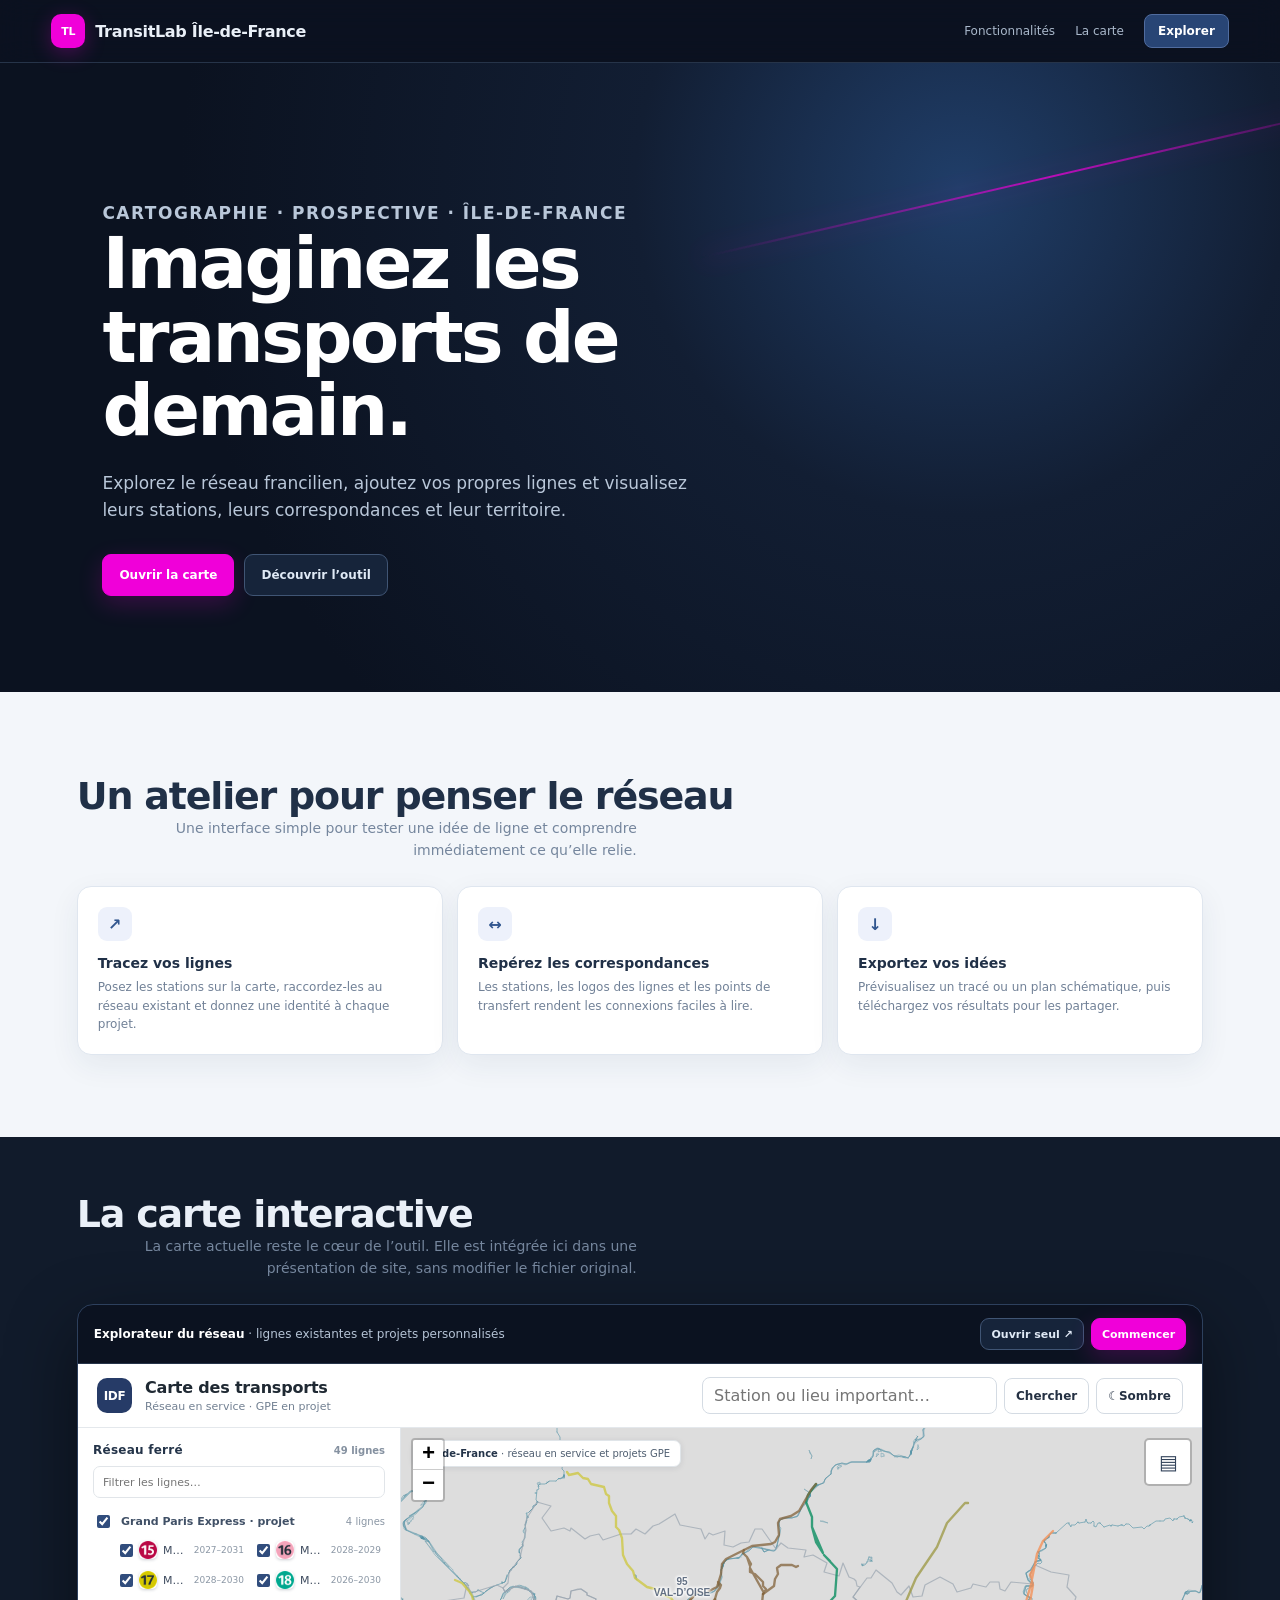
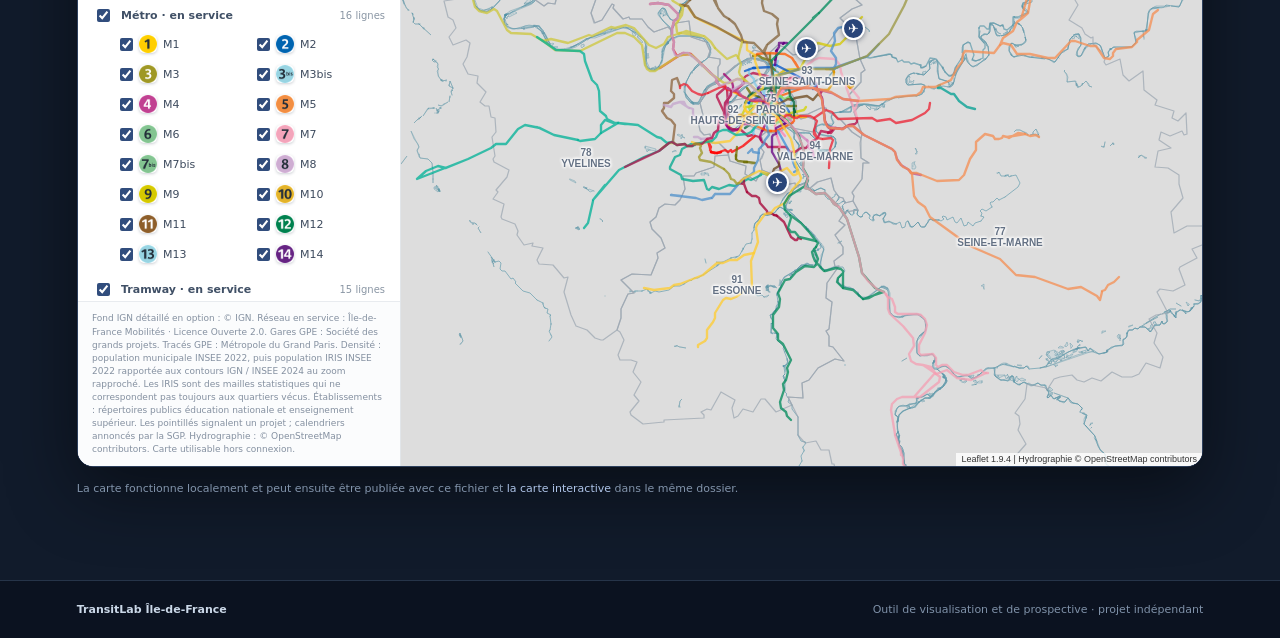
==== index.html @ 7cd30884 "Scale hydrography detail with map zoom" ====
<!doctype html>
<html lang="fr">
<head>
<meta charset="utf-8">
<meta name="viewport" content="width=device-width,initial-scale=1">
<meta name="description" content="Explorez le réseau de transports francilien et imaginez vos propres lignes.">
<meta name="theme-color" content="#0b1220">
<meta property="og:type" content="website">
<meta property="og:site_name" content="TransitLab Île-de-France">
<meta property="og:title" content="TransitLab Île-de-France · Imaginez le réseau">
<meta property="og:description" content="Explorez le réseau de transports francilien et imaginez vos propres lignes.">
<meta property="og:image" content="https://nlz-adm.github.io/transitlab-idf/assets/transitlab-logo.png">
<meta property="og:locale" content="fr_FR">
<meta name="twitter:card" content="summary_large_image">
<meta name="twitter:title" content="TransitLab Île-de-France · Imaginez le réseau">
<meta name="twitter:description" content="Explorez le réseau de transports francilien et imaginez vos propres lignes.">
<meta name="twitter:image" content="https://nlz-adm.github.io/transitlab-idf/assets/transitlab-logo.png">
<link rel="manifest" href="manifest.json">
<link rel="icon" type="image/png" sizes="32x32" href="assets/transitlab-favicon-32.png">
<link rel="icon" type="image/png" sizes="48x48" href="assets/transitlab-favicon-48.png">
<link rel="apple-touch-icon" sizes="180x180" href="assets/transitlab-favicon-180.png">
<title>TransitLab Île-de-France · Imaginez le réseau</title>
<style>
:root{font-family:Inter,ui-sans-serif,system-ui,-apple-system,"Segoe UI",sans-serif;color:#eaf0f8;background:#0b1220;font-synthesis:none;text-rendering:optimizeLegibility}
*{box-sizing:border-box}
html{scroll-behavior:smooth}
body{margin:0;background:#0b1220;color:#eaf0f8}
a{color:inherit}
.site{min-height:100vh;overflow:hidden}
.nav{position:sticky;top:0;z-index:10;display:flex;align-items:center;gap:18px;padding:14px clamp(18px,4vw,56px);background:#0b1220e8;border-bottom:1px solid #263449;backdrop-filter:blur(14px)}
.brand{display:flex;align-items:center;gap:10px;text-decoration:none;font-weight:800;letter-spacing:-.3px}
.brand-mark{display:grid;place-items:center;width:34px;height:34px;border-radius:10px;background:#f000d9;color:#fff;font-size:11px;box-shadow:0 5px 20px #f000d944}
.nav-links{display:flex;align-items:center;gap:20px;margin-left:auto;color:#aab8cb;font-size:12px}
.nav-links a{text-decoration:none}.nav-links a:hover{color:#fff}
.nav-cta{padding:9px 13px;border:1px solid #506c9f;border-radius:8px;background:#284575;color:#fff;font-weight:700}
.hero{position:relative;padding:clamp(58px,10vw,115px) clamp(18px,8vw,120px) clamp(50px,8vw,96px);background:radial-gradient(circle at 75% 20%,#203e69 0,#121e33 30%,#0b1220 72%)}
.hero:after{content:"";position:absolute;right:-10%;top:18%;width:56%;height:2px;background:linear-gradient(90deg,transparent,#f000d9,transparent);transform:rotate(-13deg);opacity:.75;box-shadow:0 0 26px #f000d988}
.hero-inner{position:relative;z-index:1;max-width:720px}
.eyebrow{margin:0 0 15px;color:#8da8d1;font-size:11px;font-weight:800;letter-spacing:1.5px;text-transform:uppercase}
h1{max-width:740px;margin:0;color:#fff;font-size:clamp(38px,6vw,72px);line-height:1.02;letter-spacing:-2.8px}
.hero p{max-width:590px;margin:22px 0 0;color:#b9c7d9;font-size:17px;line-height:1.6}
.hero-actions{display:flex;flex-wrap:wrap;gap:10px;margin-top:30px}
.button{display:inline-flex;align-items:center;justify-content:center;min-height:42px;padding:10px 16px;border-radius:9px;border:1px solid #405574;background:#16243a;color:#dfe9f5;text-decoration:none;font-size:12px;font-weight:750;cursor:pointer}
.button:hover{background:#203552;border-color:#5d7eaf}.button.primary{border-color:#f000d9;background:#f000d9;color:#fff;box-shadow:0 8px 24px #f000d933}.button.primary:hover{background:#ff28e6}
.section{padding:clamp(48px,7vw,82px) clamp(18px,6vw,90px)}
.section-light{background:#f3f6fa;color:#203047}
.section-head{display:flex;align-items:end;justify-content:space-between;gap:20px;max-width:1180px;margin:0 auto 25px}
.section h2{margin:0;font-size:clamp(25px,3vw,38px);letter-spacing:-1.2px}.section-intro{max-width:560px;margin:10px auto 0;line-height:1.55;color:#75869d;font-size:14px}
.section-dark .section-intro{color:#a8b8cb}.section-head .section-intro{margin:0;text-align:right}
.features{display:grid;grid-template-columns:repeat(3,minmax(0,1fr));gap:14px;max-width:1180px;margin:0 auto}
.card{padding:20px;border:1px solid #dfe6ef;border-radius:14px;background:#fff;box-shadow:0 10px 30px #1c365712}.card-icon{display:grid;place-items:center;width:34px;height:34px;margin-bottom:14px;border-radius:9px;background:#edf1fb;color:#31568f;font-weight:850}.card h3{margin:0 0 7px;font-size:14px}.card p{margin:0;color:#718197;font-size:12px;line-height:1.55}
.map-section{padding-top:55px;background:#111b2b}.map-shell{max-width:1240px;margin:0 auto;border:1px solid #2d405d;border-radius:16px;background:#0b1220;box-shadow:0 24px 70px #0007;overflow:hidden}.map-toolbar{display:flex;align-items:center;justify-content:space-between;gap:12px;padding:13px 16px;border-bottom:1px solid #263449;color:#b5c3d5;font-size:12px}.map-toolbar strong{color:#fff}.map-toolbar-actions{display:flex;gap:7px}.map-toolbar .button{min-height:32px;padding:6px 10px;font-size:11px}.map-frame{display:block;width:100%;height:min(78vh,820px);min-height:560px;border:0;background:#f4f6f8}
.site-note{max-width:1240px;margin:14px auto 0;color:#8294ab;font-size:11px;line-height:1.5}
.site-note a{color:#aec4e8;text-decoration:none}.site-note a:hover{text-decoration:underline}
.footer{display:flex;justify-content:space-between;gap:20px;padding:22px clamp(18px,6vw,90px);border-top:1px solid #263449;background:#0b1220;color:#7f91a8;font-size:11px}.footer strong{color:#cbd8e8}
@media(max-width:760px){.nav{gap:10px;padding:11px 14px}.brand{font-size:13px}.nav-links{gap:9px;font-size:10px}.nav-links a:not(.nav-cta){display:none}.hero p{font-size:15px}.features{grid-template-columns:1fr}.section-head{display:block}.section-head .section-intro{text-align:left;margin-top:10px}.map-toolbar{align-items:flex-start;flex-direction:column}.map-toolbar-actions{width:100%}.map-toolbar .button{flex:1}.map-frame{height:74vh;min-height:500px}.footer{display:block}.footer span{display:block;margin-top:7px}}
</style>
</head>
<body>
<div class="site">
  <header class="nav">
    <a class="brand" href="#accueil" aria-label="TransitLab Île-de-France">
      <span class="brand-mark">TL</span><span>TransitLab Île-de-France</span>
    </a>
    <nav class="nav-links" aria-label="Navigation principale">
      <a href="#fonctionnalites">Fonctionnalités</a>
      <a href="#carte">La carte</a>
      <a class="nav-cta" href="#carte">Explorer</a>
    </nav>
  </header>

  <main>
    <section class="hero" id="accueil">
      <div class="hero-inner">
        <p class="eyebrow">Cartographie · prospective · Île-de-France</p>
        <h1>Imaginez les transports de demain.</h1>
        <p>Explorez le réseau francilien, ajoutez vos propres lignes et visualisez leurs stations, leurs correspondances et leur territoire.</p>
        <div class="hero-actions"><a class="button primary" href="#carte">Ouvrir la carte</a><a class="button" href="#fonctionnalites">Découvrir l’outil</a></div>
      </div>
    </section>

    <section class="section section-light" id="fonctionnalites">
      <div class="section-head"><div><h2>Un atelier pour penser le réseau</h2><p class="section-intro">Une interface simple pour tester une idée de ligne et comprendre immédiatement ce qu’elle relie.</p></div></div>
      <div class="features">
        <article class="card"><div class="card-icon">↗</div><h3>Tracez vos lignes</h3><p>Posez les stations sur la carte, raccordez-les au réseau existant et donnez une identité à chaque projet.</p></article>
        <article class="card"><div class="card-icon">↔</div><h3>Repérez les correspondances</h3><p>Les stations, les logos des lignes et les points de transfert rendent les connexions faciles à lire.</p></article>
        <article class="card"><div class="card-icon">↓</div><h3>Exportez vos idées</h3><p>Prévisualisez un tracé ou un plan schématique, puis téléchargez vos résultats pour les partager.</p></article>
      </div>
    </section>

    <section class="section map-section" id="carte">
      <div class="section-head"><div><h2>La carte interactive</h2><p class="section-intro">La carte actuelle reste le cœur de l’outil. Elle est intégrée ici dans une présentation de site, sans modifier le fichier original.</p></div></div>
      <div class="map-shell">
        <div class="map-toolbar"><span><strong>Explorateur du réseau</strong> · lignes existantes et projets personnalisés</span><div class="map-toolbar-actions"><a class="button" href="carte-interactive-ile-de-france.html?v=idf-iris-hydrography-labels-v3-20261026" target="_blank" rel="noopener">Ouvrir seul ↗</a><a class="button primary" href="carte-interactive-ile-de-france.html?v=idf-iris-hydrography-labels-v3-20261026#map">Commencer</a></div></div>
        <iframe class="map-frame" src="carte-interactive-ile-de-france.html?v=idf-iris-hydrography-labels-v3-20261026" title="Carte interactive des transports en Île-de-France" loading="lazy" decoding="async"></iframe>
      </div>
      <p class="site-note">La carte fonctionne localement et peut ensuite être publiée avec ce fichier et <a href="carte-interactive-ile-de-france.html?v=idf-iris-hydrography-labels-v3-20261026">la carte interactive</a> dans le même dossier.</p>
    </section>
  </main>

  <footer class="footer"><strong>TransitLab Île-de-France</strong><span>Outil de visualisation et de prospective · projet indépendant</span></footer>
</div>
</body>
</html>
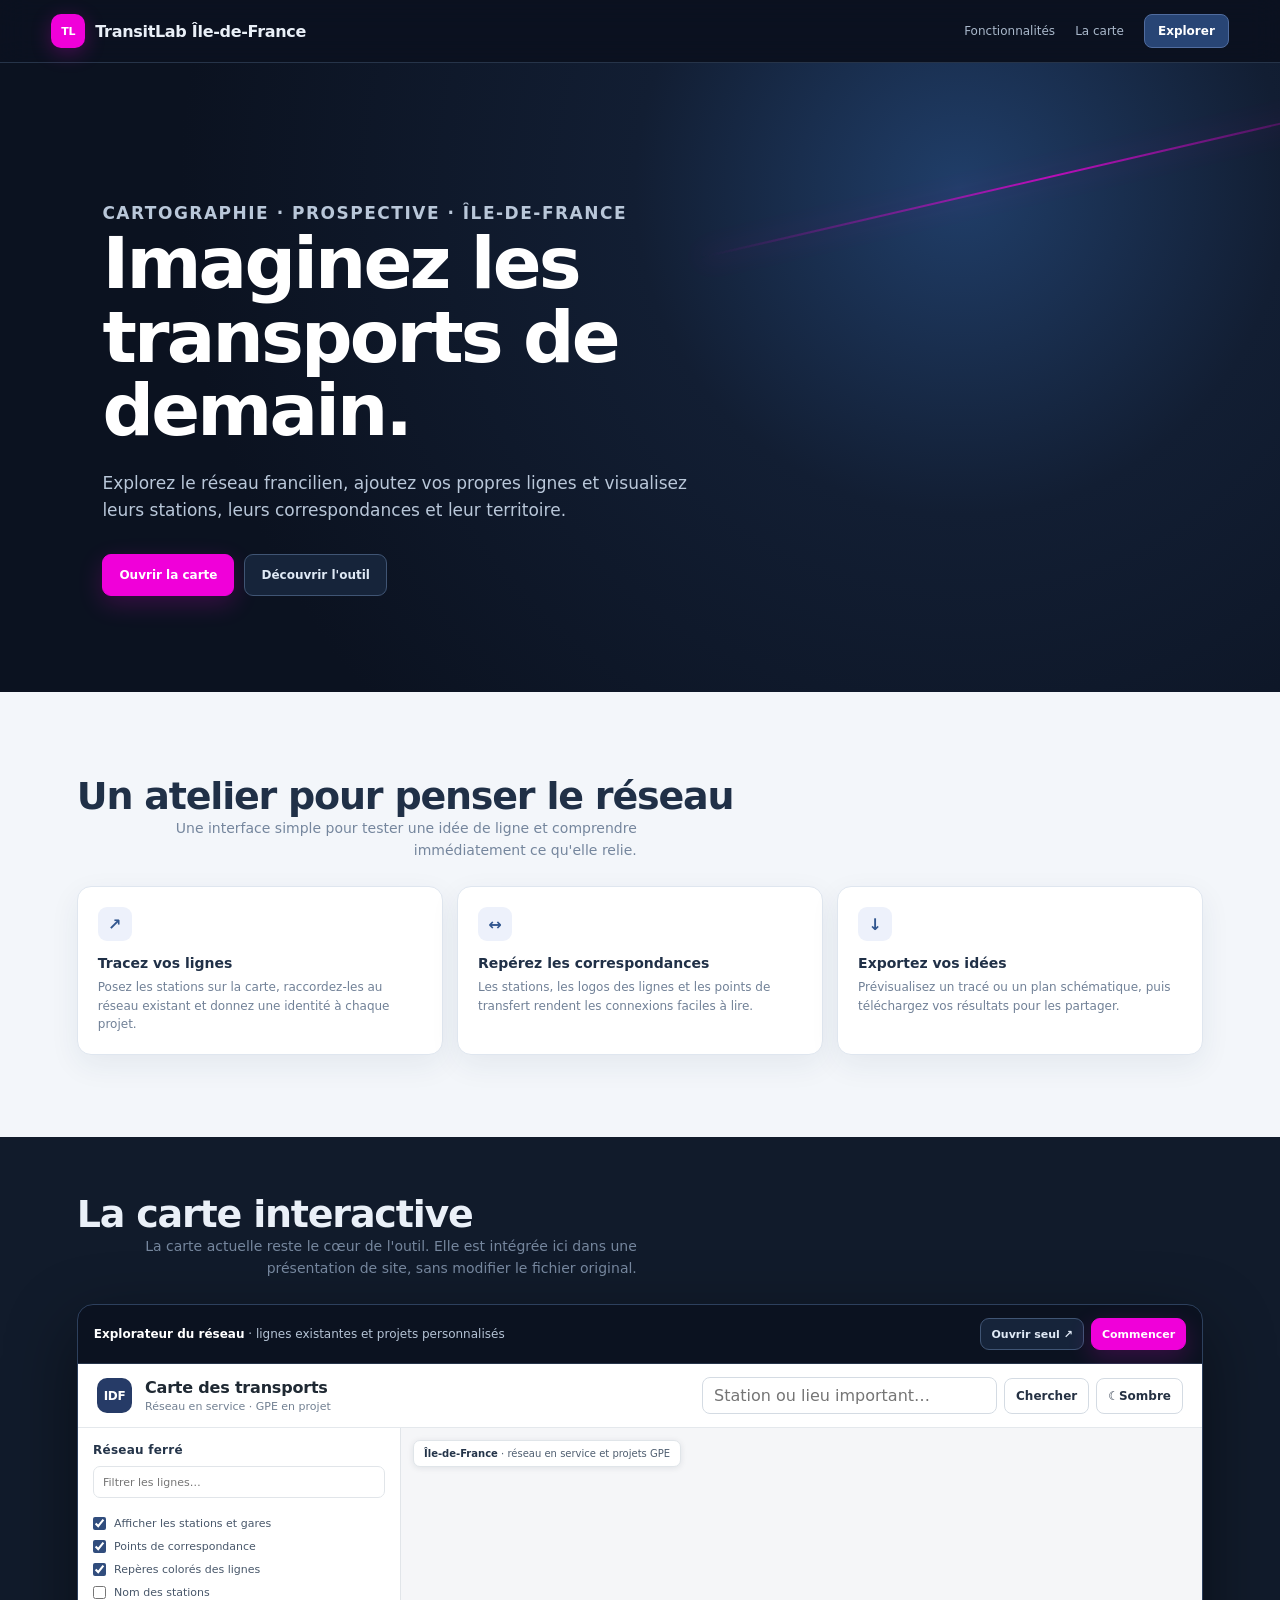
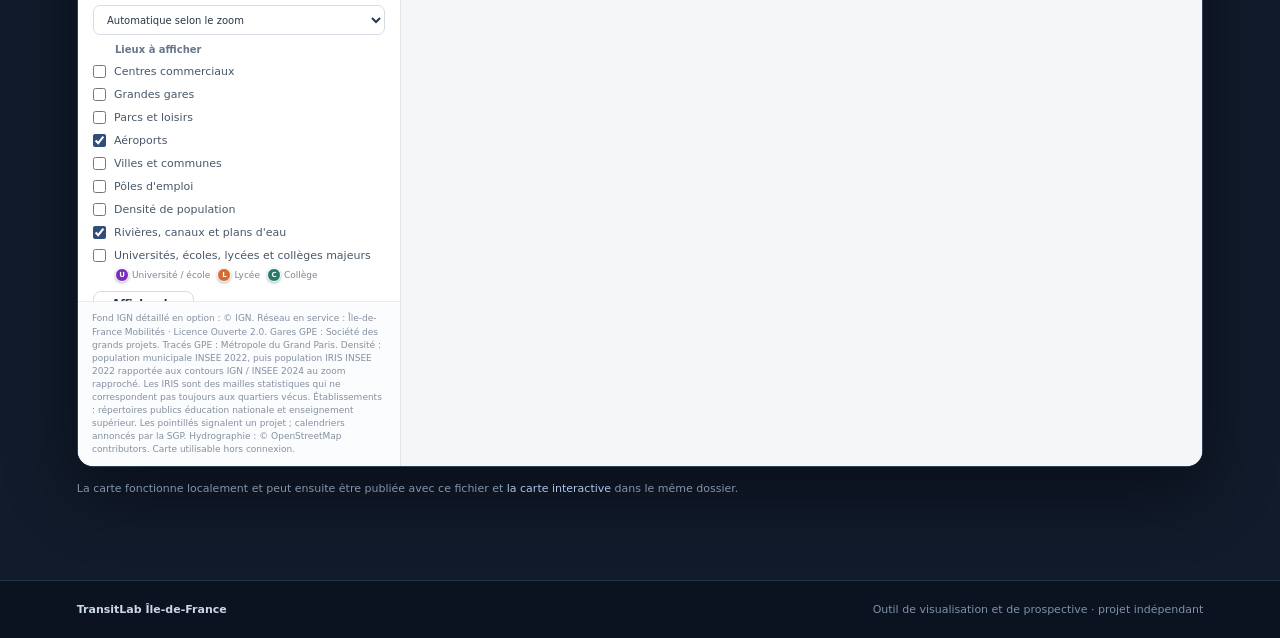
==== commit 42cf3e40: "fix: bump version de la carte dans index.html Mise à jour des liens et de l'iframe pour pointer vers" ====
--- a/index.html
+++ b/index.html
@@ -75,12 +75,12 @@
         <p class="eyebrow">Cartographie · prospective · Île-de-France</p>
         <h1>Imaginez les transports de demain.</h1>
         <p>Explorez le réseau francilien, ajoutez vos propres lignes et visualisez leurs stations, leurs correspondances et leur territoire.</p>
-        <div class="hero-actions"><a class="button primary" href="#carte">Ouvrir la carte</a><a class="button" href="#fonctionnalites">Découvrir l’outil</a></div>
+        <div class="hero-actions"><a class="button primary" href="#carte">Ouvrir la carte</a><a class="button" href="#fonctionnalites">Découvrir l'outil</a></div>
       </div>
     </section>
 
     <section class="section section-light" id="fonctionnalites">
-      <div class="section-head"><div><h2>Un atelier pour penser le réseau</h2><p class="section-intro">Une interface simple pour tester une idée de ligne et comprendre immédiatement ce qu’elle relie.</p></div></div>
+      <div class="section-head"><div><h2>Un atelier pour penser le réseau</h2><p class="section-intro">Une interface simple pour tester une idée de ligne et comprendre immédiatement ce qu'elle relie.</p></div></div>
       <div class="features">
         <article class="card"><div class="card-icon">↗</div><h3>Tracez vos lignes</h3><p>Posez les stations sur la carte, raccordez-les au réseau existant et donnez une identité à chaque projet.</p></article>
         <article class="card"><div class="card-icon">↔</div><h3>Repérez les correspondances</h3><p>Les stations, les logos des lignes et les points de transfert rendent les connexions faciles à lire.</p></article>
@@ -89,12 +89,12 @@
     </section>
 
     <section class="section map-section" id="carte">
-      <div class="section-head"><div><h2>La carte interactive</h2><p class="section-intro">La carte actuelle reste le cœur de l’outil. Elle est intégrée ici dans une présentation de site, sans modifier le fichier original.</p></div></div>
+      <div class="section-head"><div><h2>La carte interactive</h2><p class="section-intro">La carte actuelle reste le cœur de l'outil. Elle est intégrée ici dans une présentation de site, sans modifier le fichier original.</p></div></div>
       <div class="map-shell">
-        <div class="map-toolbar"><span><strong>Explorateur du réseau</strong> · lignes existantes et projets personnalisés</span><div class="map-toolbar-actions"><a class="button" href="carte-interactive-ile-de-france.html?v=idf-iris-hydrography-labels-v3-20261026" target="_blank" rel="noopener">Ouvrir seul ↗</a><a class="button primary" href="carte-interactive-ile-de-france.html?v=idf-iris-hydrography-labels-v3-20261026#map">Commencer</a></div></div>
-        <iframe class="map-frame" src="carte-interactive-ile-de-france.html?v=idf-iris-hydrography-labels-v3-20261026" title="Carte interactive des transports en Île-de-France" loading="lazy" decoding="async"></iframe>
+        <div class="map-toolbar"><span><strong>Explorateur du réseau</strong> · lignes existantes et projets personnalisés</span><div class="map-toolbar-actions"><a class="button" href="carte-interactive-ile-de-france.html?v=idf-custom-transport-20261028-fix-activeline-v1" target="_blank" rel="noopener">Ouvrir seul ↗</a><a class="button primary" href="carte-interactive-ile-de-france.html?v=idf-custom-transport-20261028-fix-activeline-v1#map">Commencer</a></div></div>
+        <iframe class="map-frame" src="carte-interactive-ile-de-france.html?v=idf-custom-transport-20261028-fix-activeline-v1" title="Carte interactive des transports en Île-de-France" loading="lazy" decoding="async"></iframe>
       </div>
-      <p class="site-note">La carte fonctionne localement et peut ensuite être publiée avec ce fichier et <a href="carte-interactive-ile-de-france.html?v=idf-iris-hydrography-labels-v3-20261026">la carte interactive</a> dans le même dossier.</p>
+      <p class="site-note">La carte fonctionne localement et peut ensuite être publiée avec ce fichier et <a href="carte-interactive-ile-de-france.html?v=idf-custom-transport-20261028-fix-activeline-v1">la carte interactive</a> dans le même dossier.</p>
     </section>
   </main>
 
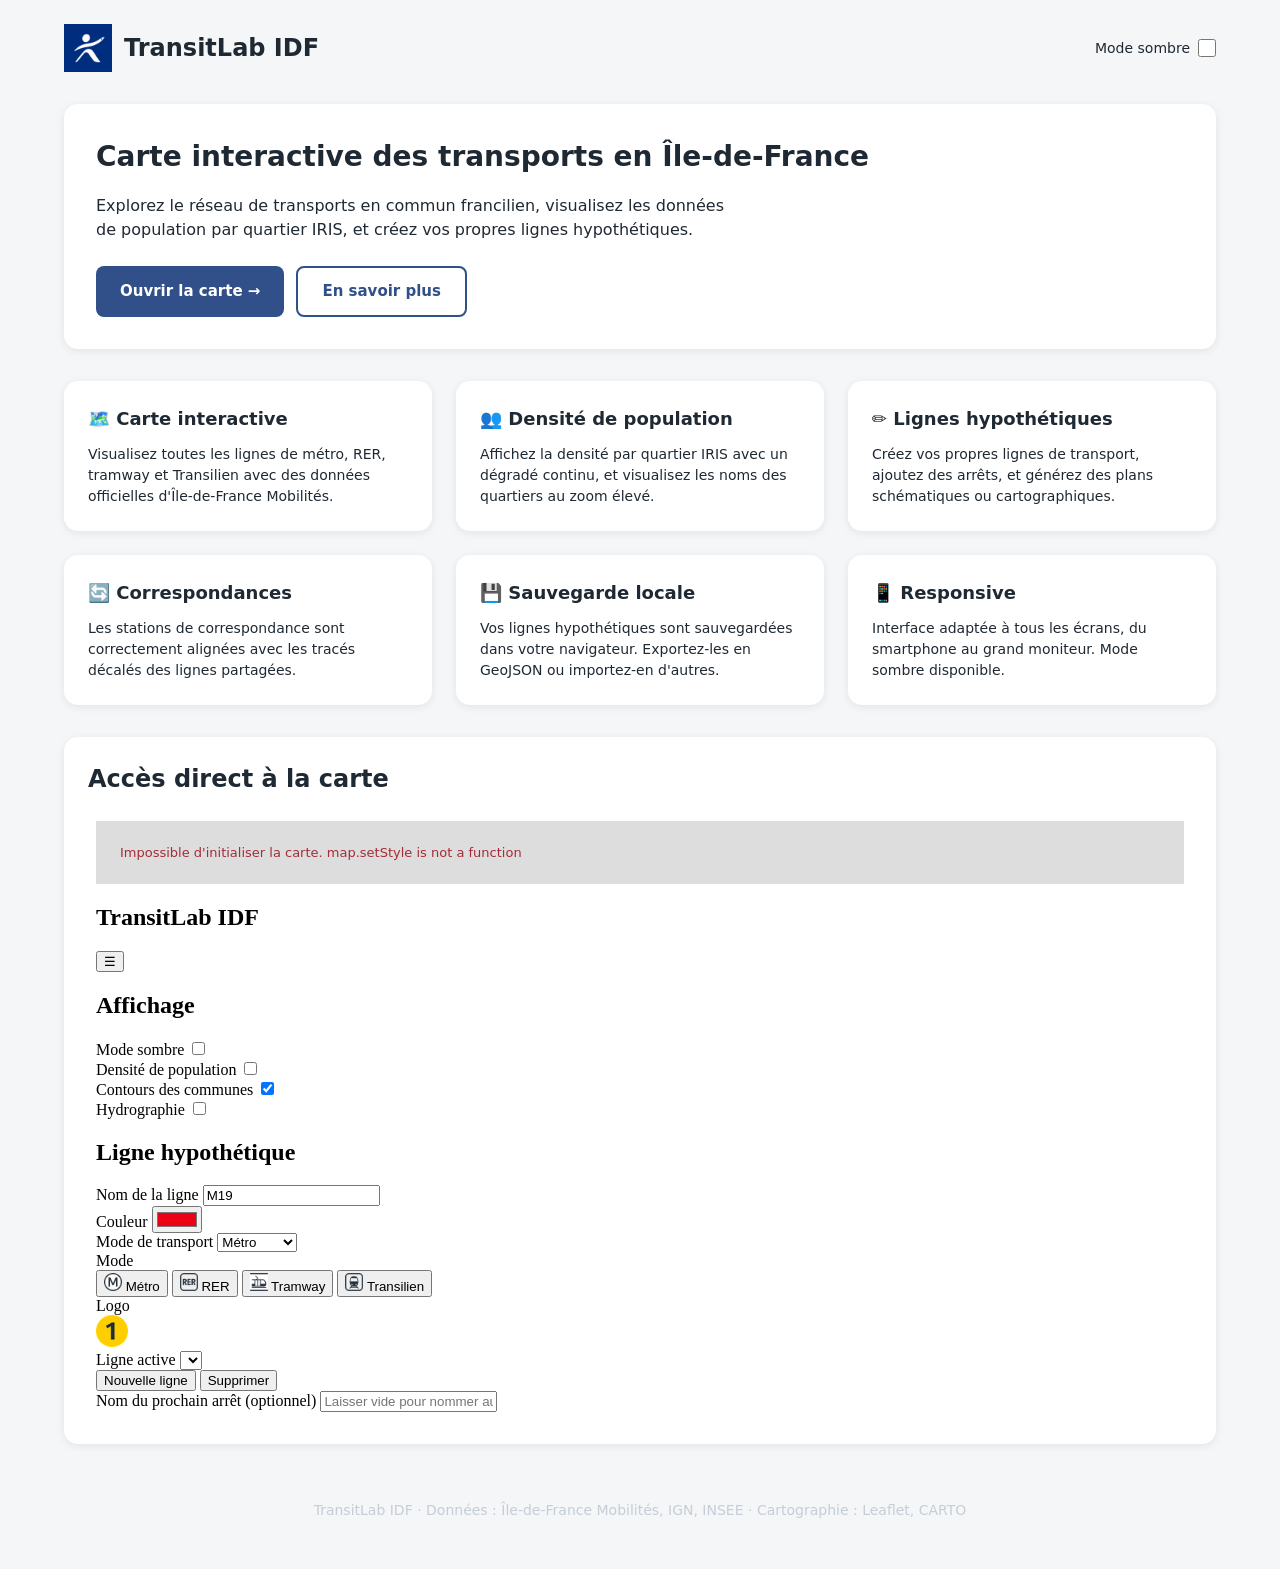
==== commit ec9334ee: "fix: restaurer la fonction activeLine() manquante La fonction activeLine() avait été supprimée par e" ====
--- a/index.html
+++ b/index.html
@@ -1,104 +1,106 @@
-<!doctype html>
+<!DOCTYPE html>
 <html lang="fr">
 <head>
-<meta charset="utf-8">
-<meta name="viewport" content="width=device-width,initial-scale=1">
-<meta name="description" content="Explorez le réseau de transports francilien et imaginez vos propres lignes.">
-<meta name="theme-color" content="#0b1220">
-<meta property="og:type" content="website">
-<meta property="og:site_name" content="TransitLab Île-de-France">
-<meta property="og:title" content="TransitLab Île-de-France · Imaginez le réseau">
-<meta property="og:description" content="Explorez le réseau de transports francilien et imaginez vos propres lignes.">
-<meta property="og:image" content="https://nlz-adm.github.io/transitlab-idf/assets/transitlab-logo.png">
-<meta property="og:locale" content="fr_FR">
-<meta name="twitter:card" content="summary_large_image">
-<meta name="twitter:title" content="TransitLab Île-de-France · Imaginez le réseau">
-<meta name="twitter:description" content="Explorez le réseau de transports francilien et imaginez vos propres lignes.">
-<meta name="twitter:image" content="https://nlz-adm.github.io/transitlab-idf/assets/transitlab-logo.png">
+<meta charset="UTF-8">
+<meta name="viewport" content="width=device-width,initial-scale=1,viewport-fit=cover">
+<meta name="description" content="TransitLab IDF : carte interactive des transports en commun d'Île-de-France, données de population, création de lignes hypothétiques.">
+<meta name="theme-color" content="#1f2933">
+<title>TransitLab IDF · Carte interactive des transports en Île-de-France</title>
+<link rel="icon" type="image/png" href="assets/transitlab-favicon-32.png">
+<link rel="apple-touch-icon" href="assets/transitlab-favicon-180.png">
 <link rel="manifest" href="manifest.json">
-<link rel="icon" type="image/png" sizes="32x32" href="assets/transitlab-favicon-32.png">
-<link rel="icon" type="image/png" sizes="48x48" href="assets/transitlab-favicon-48.png">
-<link rel="apple-touch-icon" sizes="180x180" href="assets/transitlab-favicon-180.png">
-<title>TransitLab Île-de-France · Imaginez le réseau</title>
 <style>
-:root{font-family:Inter,ui-sans-serif,system-ui,-apple-system,"Segoe UI",sans-serif;color:#eaf0f8;background:#0b1220;font-synthesis:none;text-rendering:optimizeLegibility}
-*{box-sizing:border-box}
-html{scroll-behavior:smooth}
-body{margin:0;background:#0b1220;color:#eaf0f8}
-a{color:inherit}
-.site{min-height:100vh;overflow:hidden}
-.nav{position:sticky;top:0;z-index:10;display:flex;align-items:center;gap:18px;padding:14px clamp(18px,4vw,56px);background:#0b1220e8;border-bottom:1px solid #263449;backdrop-filter:blur(14px)}
-.brand{display:flex;align-items:center;gap:10px;text-decoration:none;font-weight:800;letter-spacing:-.3px}
-.brand-mark{display:grid;place-items:center;width:34px;height:34px;border-radius:10px;background:#f000d9;color:#fff;font-size:11px;box-shadow:0 5px 20px #f000d944}
-.nav-links{display:flex;align-items:center;gap:20px;margin-left:auto;color:#aab8cb;font-size:12px}
-.nav-links a{text-decoration:none}.nav-links a:hover{color:#fff}
-.nav-cta{padding:9px 13px;border:1px solid #506c9f;border-radius:8px;background:#284575;color:#fff;font-weight:700}
-.hero{position:relative;padding:clamp(58px,10vw,115px) clamp(18px,8vw,120px) clamp(50px,8vw,96px);background:radial-gradient(circle at 75% 20%,#203e69 0,#121e33 30%,#0b1220 72%)}
-.hero:after{content:"";position:absolute;right:-10%;top:18%;width:56%;height:2px;background:linear-gradient(90deg,transparent,#f000d9,transparent);transform:rotate(-13deg);opacity:.75;box-shadow:0 0 26px #f000d988}
-.hero-inner{position:relative;z-index:1;max-width:720px}
-.eyebrow{margin:0 0 15px;color:#8da8d1;font-size:11px;font-weight:800;letter-spacing:1.5px;text-transform:uppercase}
-h1{max-width:740px;margin:0;color:#fff;font-size:clamp(38px,6vw,72px);line-height:1.02;letter-spacing:-2.8px}
-.hero p{max-width:590px;margin:22px 0 0;color:#b9c7d9;font-size:17px;line-height:1.6}
-.hero-actions{display:flex;flex-wrap:wrap;gap:10px;margin-top:30px}
-.button{display:inline-flex;align-items:center;justify-content:center;min-height:42px;padding:10px 16px;border-radius:9px;border:1px solid #405574;background:#16243a;color:#dfe9f5;text-decoration:none;font-size:12px;font-weight:750;cursor:pointer}
-.button:hover{background:#203552;border-color:#5d7eaf}.button.primary{border-color:#f000d9;background:#f000d9;color:#fff;box-shadow:0 8px 24px #f000d933}.button.primary:hover{background:#ff28e6}
-.section{padding:clamp(48px,7vw,82px) clamp(18px,6vw,90px)}
-.section-light{background:#f3f6fa;color:#203047}
-.section-head{display:flex;align-items:end;justify-content:space-between;gap:20px;max-width:1180px;margin:0 auto 25px}
-.section h2{margin:0;font-size:clamp(25px,3vw,38px);letter-spacing:-1.2px}.section-intro{max-width:560px;margin:10px auto 0;line-height:1.55;color:#75869d;font-size:14px}
-.section-dark .section-intro{color:#a8b8cb}.section-head .section-intro{margin:0;text-align:right}
-.features{display:grid;grid-template-columns:repeat(3,minmax(0,1fr));gap:14px;max-width:1180px;margin:0 auto}
-.card{padding:20px;border:1px solid #dfe6ef;border-radius:14px;background:#fff;box-shadow:0 10px 30px #1c365712}.card-icon{display:grid;place-items:center;width:34px;height:34px;margin-bottom:14px;border-radius:9px;background:#edf1fb;color:#31568f;font-weight:850}.card h3{margin:0 0 7px;font-size:14px}.card p{margin:0;color:#718197;font-size:12px;line-height:1.55}
-.map-section{padding-top:55px;background:#111b2b}.map-shell{max-width:1240px;margin:0 auto;border:1px solid #2d405d;border-radius:16px;background:#0b1220;box-shadow:0 24px 70px #0007;overflow:hidden}.map-toolbar{display:flex;align-items:center;justify-content:space-between;gap:12px;padding:13px 16px;border-bottom:1px solid #263449;color:#b5c3d5;font-size:12px}.map-toolbar strong{color:#fff}.map-toolbar-actions{display:flex;gap:7px}.map-toolbar .button{min-height:32px;padding:6px 10px;font-size:11px}.map-frame{display:block;width:100%;height:min(78vh,820px);min-height:560px;border:0;background:#f4f6f8}
-.site-note{max-width:1240px;margin:14px auto 0;color:#8294ab;font-size:11px;line-height:1.5}
-.site-note a{color:#aec4e8;text-decoration:none}.site-note a:hover{text-decoration:underline}
-.footer{display:flex;justify-content:space-between;gap:20px;padding:22px clamp(18px,6vw,90px);border-top:1px solid #263449;background:#0b1220;color:#7f91a8;font-size:11px}.footer strong{color:#cbd8e8}
-@media(max-width:760px){.nav{gap:10px;padding:11px 14px}.brand{font-size:13px}.nav-links{gap:9px;font-size:10px}.nav-links a:not(.nav-cta){display:none}.hero p{font-size:15px}.features{grid-template-columns:1fr}.section-head{display:block}.section-head .section-intro{text-align:left;margin-top:10px}.map-toolbar{align-items:flex-start;flex-direction:column}.map-toolbar-actions{width:100%}.map-toolbar .button{flex:1}.map-frame{height:74vh;min-height:500px}.footer{display:block}.footer span{display:block;margin-top:7px}}
+:root{--bg:#f4f6f8;--fg:#1f2933;--accent:#314f88;--accent-fg:#fff;--border:#c5cdd7;--card:#fff;--radius:14px}
+body.dark-mode{--bg:#0b1220;--fg:#dbe7f4;--accent:#5a8fd4;--accent-fg:#0b1220;--border:#3b4a60;--card:#152238}
+*{box-sizing:border-box;margin:0;padding:0}
+body{font-family:system-ui,-apple-system,BlinkMacSystemFont,'Segoe UI',Roboto,sans-serif;background:var(--bg);color:var(--fg);line-height:1.5}
+.container{max-width:1200px;margin:0 auto;padding:24px}
+header{display:flex;justify-content:space-between;align-items:center;flex-wrap:wrap;gap:16px;margin-bottom:32px}
+.logo{display:flex;align-items:center;gap:12px}
+.logo img{width:48px;height:48px}
+.logo h1{font-size:24px;font-weight:700}
+.theme-toggle{display:flex;align-items:center;gap:8px}
+.theme-toggle label{font-size:14px}
+.theme-toggle input{width:18px;height:18px}
+.hero{background:var(--card);border-radius:var(--radius);padding:32px;margin-bottom:32px;box-shadow:0 2px 8px rgba(0,0,0,.08)}
+.hero h2{font-size:28px;font-weight:700;margin-bottom:16px}
+.hero p{font-size:16px;max-width:640px;margin-bottom:24px}
+.hero-actions{display:flex;gap:12px;flex-wrap:wrap}
+.button{display:inline-flex;align-items:center;gap:8px;padding:12px 24px;border-radius:8px;font-size:15px;font-weight:600;text-decoration:none;transition:all .2s;cursor:pointer;border:none}
+.button.primary{background:var(--accent);color:var(--accent-fg)}
+.button.primary:hover{opacity:.9}
+.button.secondary{background:transparent;color:var(--accent);border:2px solid var(--accent)}
+.button.secondary:hover{background:var(--accent);color:var(--accent-fg)}
+.features{display:grid;grid-template-columns:repeat(auto-fit,minmax(280px,1fr));gap:24px;margin-bottom:32px}
+.feature-card{background:var(--card);border-radius:var(--radius);padding:24px;box-shadow:0 2px 8px rgba(0,0,0,.08)}
+.feature-card h3{font-size:18px;font-weight:700;margin-bottom:12px}
+.feature-card p{font-size:14px}
+.map-section{background:var(--card);border-radius:var(--radius);padding:24px;margin-bottom:32px;box-shadow:0 2px 8px rgba(0,0,0,.08)}
+.map-section h2{font-size:24px;font-weight:700;margin-bottom:16px}
+.map-embed{width:100%;height:600px;border:none;border-radius:8px}
+footer{text-align:center;padding:24px;font-size:14px;color:var(--border)}
+@media(max-width:768px){.hero h2{font-size:22px}.map-embed{height:400px}}
 </style>
 </head>
 <body>
-<div class="site">
-  <header class="nav">
-    <a class="brand" href="#accueil" aria-label="TransitLab Île-de-France">
-      <span class="brand-mark">TL</span><span>TransitLab Île-de-France</span>
-    </a>
-    <nav class="nav-links" aria-label="Navigation principale">
-      <a href="#fonctionnalites">Fonctionnalités</a>
-      <a href="#carte">La carte</a>
-      <a class="nav-cta" href="#carte">Explorer</a>
-    </nav>
-  </header>
-
-  <main>
-    <section class="hero" id="accueil">
-      <div class="hero-inner">
-        <p class="eyebrow">Cartographie · prospective · Île-de-France</p>
-        <h1>Imaginez les transports de demain.</h1>
-        <p>Explorez le réseau francilien, ajoutez vos propres lignes et visualisez leurs stations, leurs correspondances et leur territoire.</p>
-        <div class="hero-actions"><a class="button primary" href="#carte">Ouvrir la carte</a><a class="button" href="#fonctionnalites">Découvrir l'outil</a></div>
-      </div>
-    </section>
-
-    <section class="section section-light" id="fonctionnalites">
-      <div class="section-head"><div><h2>Un atelier pour penser le réseau</h2><p class="section-intro">Une interface simple pour tester une idée de ligne et comprendre immédiatement ce qu'elle relie.</p></div></div>
-      <div class="features">
-        <article class="card"><div class="card-icon">↗</div><h3>Tracez vos lignes</h3><p>Posez les stations sur la carte, raccordez-les au réseau existant et donnez une identité à chaque projet.</p></article>
-        <article class="card"><div class="card-icon">↔</div><h3>Repérez les correspondances</h3><p>Les stations, les logos des lignes et les points de transfert rendent les connexions faciles à lire.</p></article>
-        <article class="card"><div class="card-icon">↓</div><h3>Exportez vos idées</h3><p>Prévisualisez un tracé ou un plan schématique, puis téléchargez vos résultats pour les partager.</p></article>
-      </div>
-    </section>
-
-    <section class="section map-section" id="carte">
-      <div class="section-head"><div><h2>La carte interactive</h2><p class="section-intro">La carte actuelle reste le cœur de l'outil. Elle est intégrée ici dans une présentation de site, sans modifier le fichier original.</p></div></div>
-      <div class="map-shell">
-        <div class="map-toolbar"><span><strong>Explorateur du réseau</strong> · lignes existantes et projets personnalisés</span><div class="map-toolbar-actions"><a class="button" href="carte-interactive-ile-de-france.html?v=idf-custom-transport-20261028-fix-activeline-v1" target="_blank" rel="noopener">Ouvrir seul ↗</a><a class="button primary" href="carte-interactive-ile-de-france.html?v=idf-custom-transport-20261028-fix-activeline-v1#map">Commencer</a></div></div>
-        <iframe class="map-frame" src="carte-interactive-ile-de-france.html?v=idf-custom-transport-20261028-fix-activeline-v1" title="Carte interactive des transports en Île-de-France" loading="lazy" decoding="async"></iframe>
-      </div>
-      <p class="site-note">La carte fonctionne localement et peut ensuite être publiée avec ce fichier et <a href="carte-interactive-ile-de-france.html?v=idf-custom-transport-20261028-fix-activeline-v1">la carte interactive</a> dans le même dossier.</p>
-    </section>
-  </main>
-
-  <footer class="footer"><strong>TransitLab Île-de-France</strong><span>Outil de visualisation et de prospective · projet indépendant</span></footer>
+<div class="container">
+<header>
+<div class="logo">
+<img src="assets/transitlab-logo.png" alt="TransitLab IDF">
+<h1>TransitLab IDF</h1>
 </div>
+<div class="theme-toggle">
+<label for="darkMode">Mode sombre</label>
+<input type="checkbox" id="darkMode">
+</div>
+</header>
+<section class="hero">
+<h2>Carte interactive des transports en Île-de-France</h2>
+<p>Explorez le réseau de transports en commun francilien, visualisez les données de population par quartier IRIS, et créez vos propres lignes hypothétiques.</p>
+<div class="hero-actions">
+<a href="carte-interactive-ile-de-france.html?v=idf-custom-transport-20261028-activeline-fix-v2" class="button primary">Ouvrir la carte →</a>
+<a href="#features" class="button secondary">En savoir plus</a>
+</div>
+</section>
+<section id="features" class="features">
+<div class="feature-card">
+<h3>🗺️ Carte interactive</h3>
+<p>Visualisez toutes les lignes de métro, RER, tramway et Transilien avec des données officielles d'Île-de-France Mobilités.</p>
+</div>
+<div class="feature-card">
+<h3>👥 Densité de population</h3>
+<p>Affichez la densité par quartier IRIS avec un dégradé continu, et visualisez les noms des quartiers au zoom élevé.</p>
+</div>
+<div class="feature-card">
+<h3>✏️ Lignes hypothétiques</h3>
+<p>Créez vos propres lignes de transport, ajoutez des arrêts, et générez des plans schématiques ou cartographiques.</p>
+</div>
+<div class="feature-card">
+<h3>🔄 Correspondances</h3>
+<p>Les stations de correspondance sont correctement alignées avec les tracés décalés des lignes partagées.</p>
+</div>
+<div class="feature-card">
+<h3>💾 Sauvegarde locale</h3>
+<p>Vos lignes hypothétiques sont sauvegardées dans votre navigateur. Exportez-les en GeoJSON ou importez-en d'autres.</p>
+</div>
+<div class="feature-card">
+<h3>📱 Responsive</h3>
+<p>Interface adaptée à tous les écrans, du smartphone au grand moniteur. Mode sombre disponible.</p>
+</div>
+</section>
+<section class="map-section">
+<h2>Accès direct à la carte</h2>
+<iframe src="carte-interactive-ile-de-france.html?v=idf-custom-transport-20261028-activeline-fix-v2" class="map-embed" title="Carte interactive des transports en Île-de-France"></iframe>
+</section>
+<footer>
+<p>TransitLab IDF · Données : Île-de-France Mobilités, IGN, INSEE · Cartographie : Leaflet, CARTO</p>
+</footer>
+</div>
+<script>
+const darkModeCheckbox=document.getElementById('darkMode');
+function applyTheme(dark){document.body.classList.toggle('dark-mode',dark);try{localStorage.setItem('transitlab-dark',dark?'1':'0')}catch{}}
+darkModeCheckbox.addEventListener('change',()=>applyTheme(darkModeCheckbox.checked));
+const stored=localStorage.getItem('transitlab-dark');if(stored==='1'){darkModeCheckbox.checked=true;applyTheme(true)}
+</script>
 </body>
-</html>
+</html>
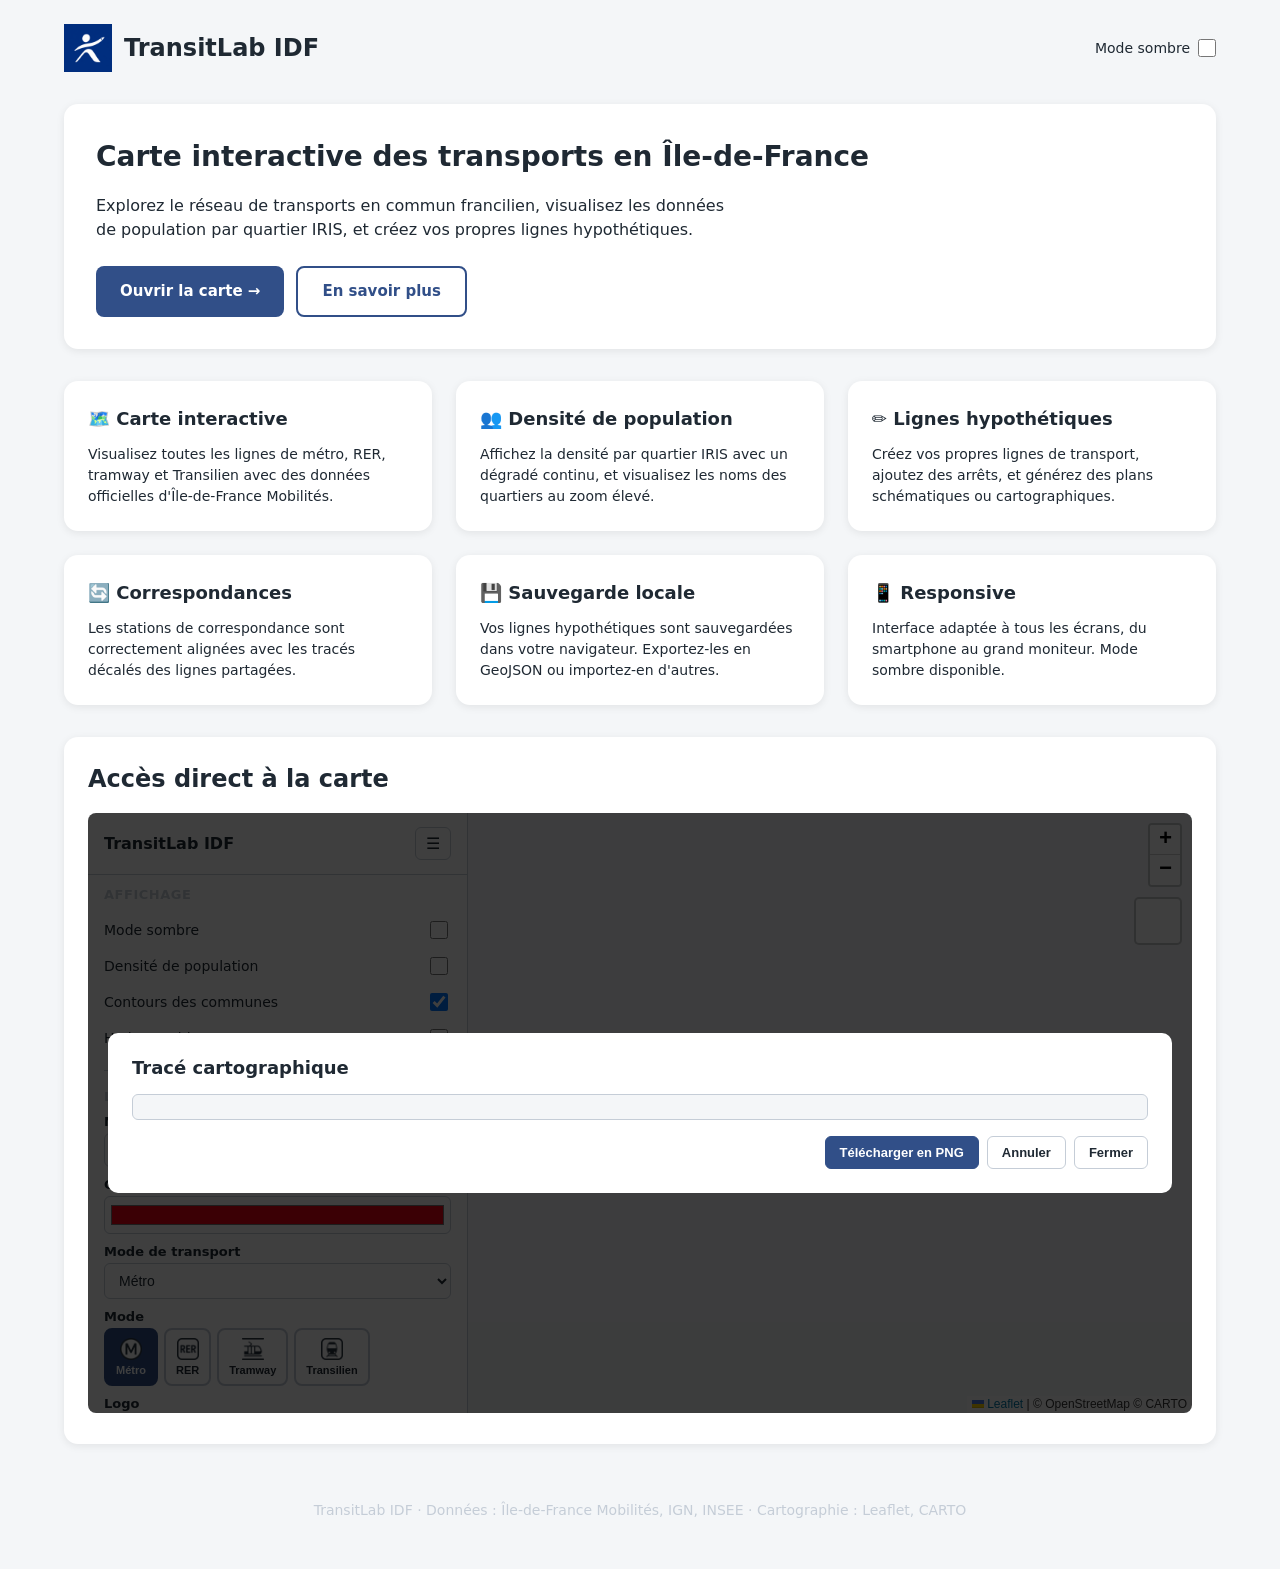
==== commit 72702442: "fix: mettre à jour les versions dans les fichiers HTML pour invalider le cache Version: idf-custom-t" ====
--- a/index.html
+++ b/index.html
@@ -58,7 +58,7 @@
 <h2>Carte interactive des transports en Île-de-France</h2>
 <p>Explorez le réseau de transports en commun francilien, visualisez les données de population par quartier IRIS, et créez vos propres lignes hypothétiques.</p>
 <div class="hero-actions">
-<a href="carte-interactive-ile-de-france.html?v=idf-custom-transport-20261028-activeline-fix-v2" class="button primary">Ouvrir la carte →</a>
+<a href="carte-interactive-ile-de-france.html?v=idf-custom-transport-20261028-darkmode-fix-v3" class="button primary">Ouvrir la carte →</a>
 <a href="#features" class="button secondary">En savoir plus</a>
 </div>
 </section>
@@ -90,7 +90,7 @@
 </section>
 <section class="map-section">
 <h2>Accès direct à la carte</h2>
-<iframe src="carte-interactive-ile-de-france.html?v=idf-custom-transport-20261028-activeline-fix-v2" class="map-embed" title="Carte interactive des transports en Île-de-France"></iframe>
+<iframe src="carte-interactive-ile-de-france.html?v=idf-custom-transport-20261028-darkmode-fix-v3" class="map-embed" title="Carte interactive des transports en Île-de-France"></iframe>
 </section>
 <footer>
 <p>TransitLab IDF · Données : Île-de-France Mobilités, IGN, INSEE · Cartographie : Leaflet, CARTO</p>
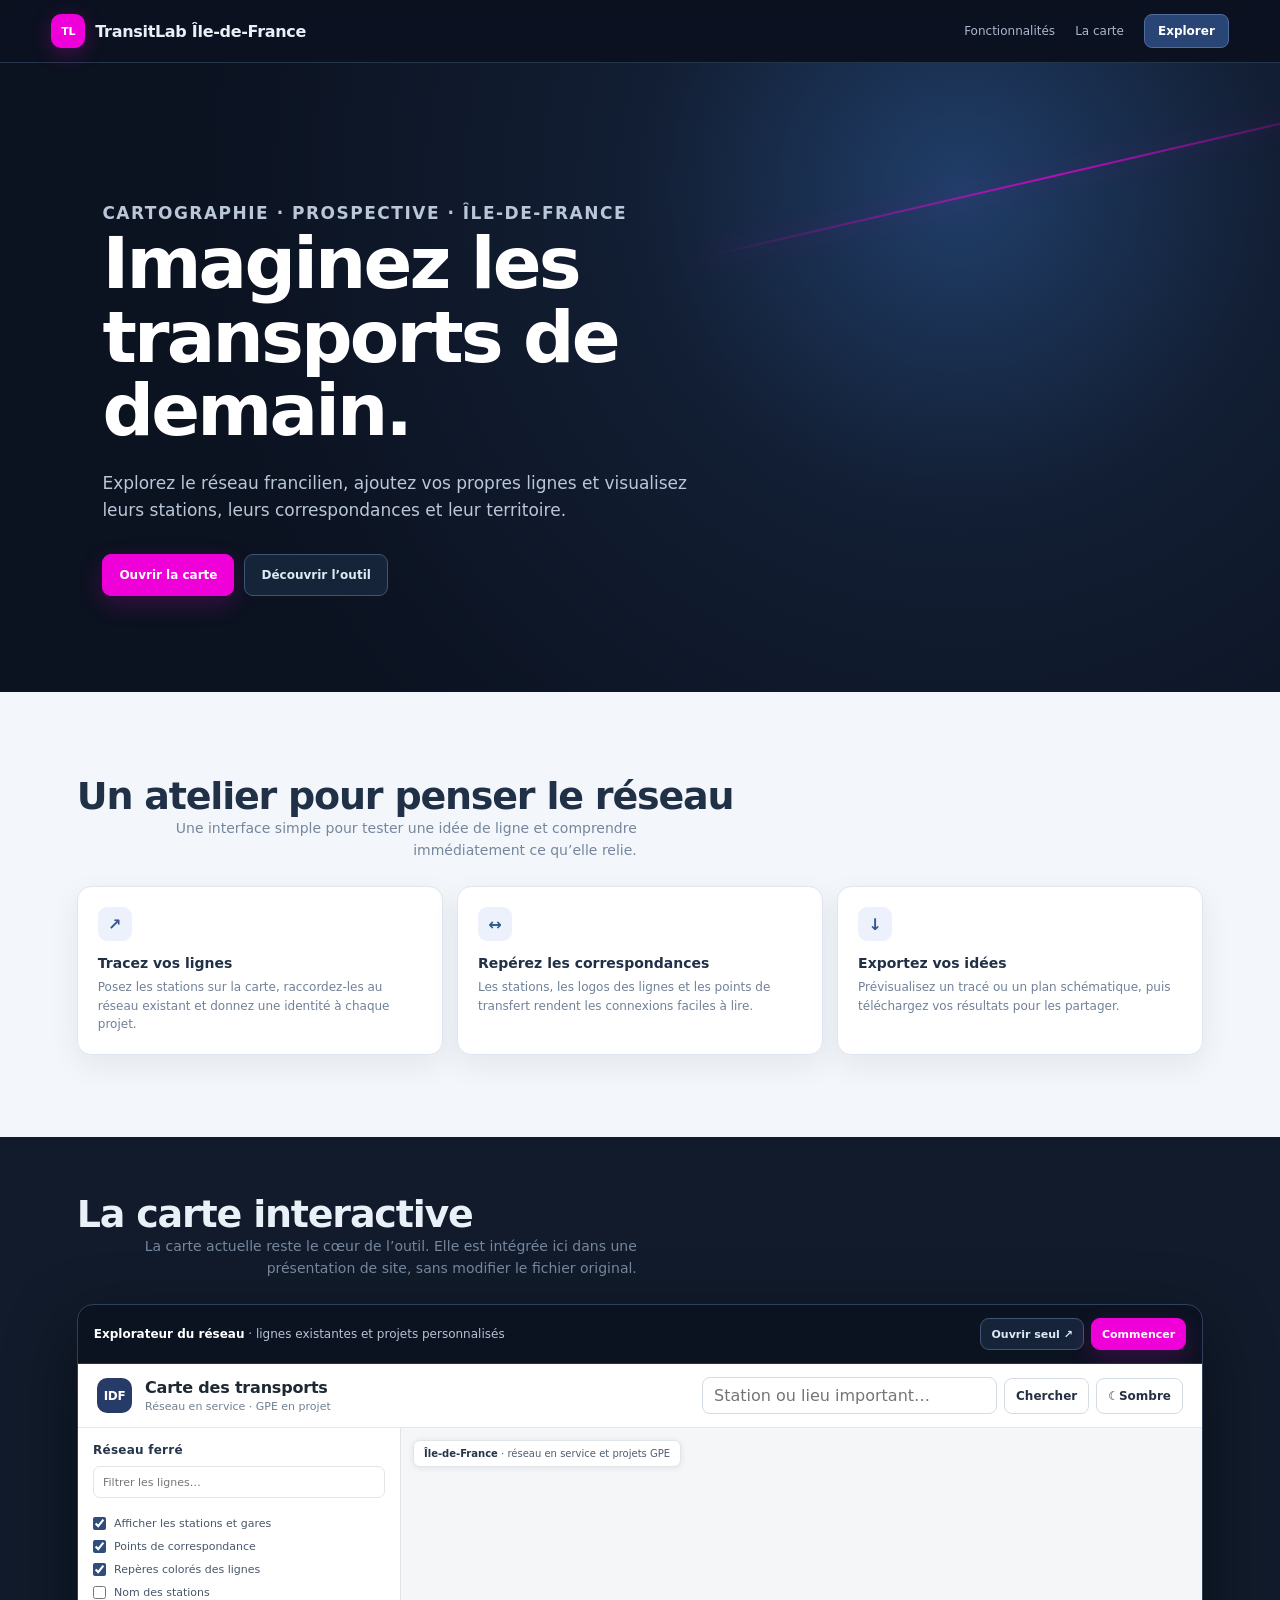
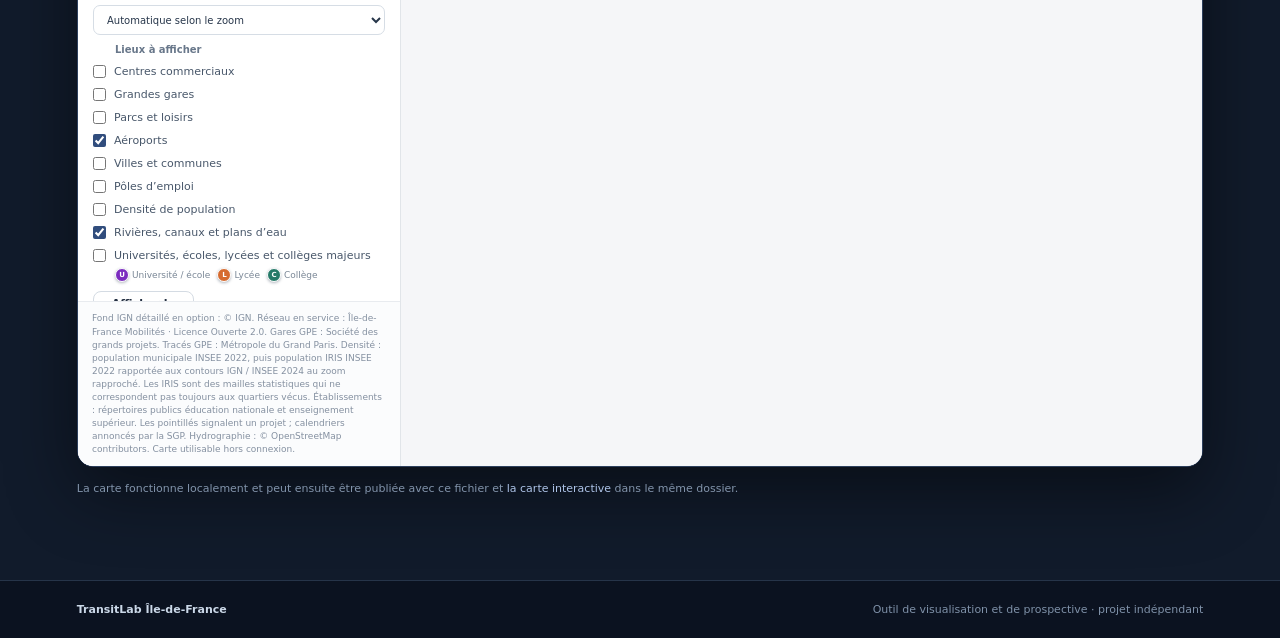
==== commit 354628a2: "chore: publier la carte restaurée et la carte propre sur main Remplace le contenu de main par l'état" ====
--- a/index.html
+++ b/index.html
@@ -1,106 +1,104 @@
-<!DOCTYPE html>
+<!doctype html>
 <html lang="fr">
 <head>
-<meta charset="UTF-8">
-<meta name="viewport" content="width=device-width,initial-scale=1,viewport-fit=cover">
-<meta name="description" content="TransitLab IDF : carte interactive des transports en commun d'Île-de-France, données de population, création de lignes hypothétiques.">
-<meta name="theme-color" content="#1f2933">
-<title>TransitLab IDF · Carte interactive des transports en Île-de-France</title>
-<link rel="icon" type="image/png" href="assets/transitlab-favicon-32.png">
-<link rel="apple-touch-icon" href="assets/transitlab-favicon-180.png">
+<meta charset="utf-8">
+<meta name="viewport" content="width=device-width,initial-scale=1">
+<meta name="description" content="Explorez le réseau de transports francilien et imaginez vos propres lignes.">
+<meta name="theme-color" content="#0b1220">
+<meta property="og:type" content="website">
+<meta property="og:site_name" content="TransitLab Île-de-France">
+<meta property="og:title" content="TransitLab Île-de-France · Imaginez le réseau">
+<meta property="og:description" content="Explorez le réseau de transports francilien et imaginez vos propres lignes.">
+<meta property="og:image" content="https://nlz-adm.github.io/transitlab-idf/assets/transitlab-logo.png">
+<meta property="og:locale" content="fr_FR">
+<meta name="twitter:card" content="summary_large_image">
+<meta name="twitter:title" content="TransitLab Île-de-France · Imaginez le réseau">
+<meta name="twitter:description" content="Explorez le réseau de transports francilien et imaginez vos propres lignes.">
+<meta name="twitter:image" content="https://nlz-adm.github.io/transitlab-idf/assets/transitlab-logo.png">
 <link rel="manifest" href="manifest.json">
+<link rel="icon" type="image/png" sizes="32x32" href="assets/transitlab-favicon-32.png">
+<link rel="icon" type="image/png" sizes="48x48" href="assets/transitlab-favicon-48.png">
+<link rel="apple-touch-icon" sizes="180x180" href="assets/transitlab-favicon-180.png">
+<title>TransitLab Île-de-France · Imaginez le réseau</title>
 <style>
-:root{--bg:#f4f6f8;--fg:#1f2933;--accent:#314f88;--accent-fg:#fff;--border:#c5cdd7;--card:#fff;--radius:14px}
-body.dark-mode{--bg:#0b1220;--fg:#dbe7f4;--accent:#5a8fd4;--accent-fg:#0b1220;--border:#3b4a60;--card:#152238}
-*{box-sizing:border-box;margin:0;padding:0}
-body{font-family:system-ui,-apple-system,BlinkMacSystemFont,'Segoe UI',Roboto,sans-serif;background:var(--bg);color:var(--fg);line-height:1.5}
-.container{max-width:1200px;margin:0 auto;padding:24px}
-header{display:flex;justify-content:space-between;align-items:center;flex-wrap:wrap;gap:16px;margin-bottom:32px}
-.logo{display:flex;align-items:center;gap:12px}
-.logo img{width:48px;height:48px}
-.logo h1{font-size:24px;font-weight:700}
-.theme-toggle{display:flex;align-items:center;gap:8px}
-.theme-toggle label{font-size:14px}
-.theme-toggle input{width:18px;height:18px}
-.hero{background:var(--card);border-radius:var(--radius);padding:32px;margin-bottom:32px;box-shadow:0 2px 8px rgba(0,0,0,.08)}
-.hero h2{font-size:28px;font-weight:700;margin-bottom:16px}
-.hero p{font-size:16px;max-width:640px;margin-bottom:24px}
-.hero-actions{display:flex;gap:12px;flex-wrap:wrap}
-.button{display:inline-flex;align-items:center;gap:8px;padding:12px 24px;border-radius:8px;font-size:15px;font-weight:600;text-decoration:none;transition:all .2s;cursor:pointer;border:none}
-.button.primary{background:var(--accent);color:var(--accent-fg)}
-.button.primary:hover{opacity:.9}
-.button.secondary{background:transparent;color:var(--accent);border:2px solid var(--accent)}
-.button.secondary:hover{background:var(--accent);color:var(--accent-fg)}
-.features{display:grid;grid-template-columns:repeat(auto-fit,minmax(280px,1fr));gap:24px;margin-bottom:32px}
-.feature-card{background:var(--card);border-radius:var(--radius);padding:24px;box-shadow:0 2px 8px rgba(0,0,0,.08)}
-.feature-card h3{font-size:18px;font-weight:700;margin-bottom:12px}
-.feature-card p{font-size:14px}
-.map-section{background:var(--card);border-radius:var(--radius);padding:24px;margin-bottom:32px;box-shadow:0 2px 8px rgba(0,0,0,.08)}
-.map-section h2{font-size:24px;font-weight:700;margin-bottom:16px}
-.map-embed{width:100%;height:600px;border:none;border-radius:8px}
-footer{text-align:center;padding:24px;font-size:14px;color:var(--border)}
-@media(max-width:768px){.hero h2{font-size:22px}.map-embed{height:400px}}
+:root{font-family:Inter,ui-sans-serif,system-ui,-apple-system,"Segoe UI",sans-serif;color:#eaf0f8;background:#0b1220;font-synthesis:none;text-rendering:optimizeLegibility}
+*{box-sizing:border-box}
+html{scroll-behavior:smooth}
+body{margin:0;background:#0b1220;color:#eaf0f8}
+a{color:inherit}
+.site{min-height:100vh;overflow:hidden}
+.nav{position:sticky;top:0;z-index:10;display:flex;align-items:center;gap:18px;padding:14px clamp(18px,4vw,56px);background:#0b1220e8;border-bottom:1px solid #263449;backdrop-filter:blur(14px)}
+.brand{display:flex;align-items:center;gap:10px;text-decoration:none;font-weight:800;letter-spacing:-.3px}
+.brand-mark{display:grid;place-items:center;width:34px;height:34px;border-radius:10px;background:#f000d9;color:#fff;font-size:11px;box-shadow:0 5px 20px #f000d944}
+.nav-links{display:flex;align-items:center;gap:20px;margin-left:auto;color:#aab8cb;font-size:12px}
+.nav-links a{text-decoration:none}.nav-links a:hover{color:#fff}
+.nav-cta{padding:9px 13px;border:1px solid #506c9f;border-radius:8px;background:#284575;color:#fff;font-weight:700}
+.hero{position:relative;padding:clamp(58px,10vw,115px) clamp(18px,8vw,120px) clamp(50px,8vw,96px);background:radial-gradient(circle at 75% 20%,#203e69 0,#121e33 30%,#0b1220 72%)}
+.hero:after{content:"";position:absolute;right:-10%;top:18%;width:56%;height:2px;background:linear-gradient(90deg,transparent,#f000d9,transparent);transform:rotate(-13deg);opacity:.75;box-shadow:0 0 26px #f000d988}
+.hero-inner{position:relative;z-index:1;max-width:720px}
+.eyebrow{margin:0 0 15px;color:#8da8d1;font-size:11px;font-weight:800;letter-spacing:1.5px;text-transform:uppercase}
+h1{max-width:740px;margin:0;color:#fff;font-size:clamp(38px,6vw,72px);line-height:1.02;letter-spacing:-2.8px}
+.hero p{max-width:590px;margin:22px 0 0;color:#b9c7d9;font-size:17px;line-height:1.6}
+.hero-actions{display:flex;flex-wrap:wrap;gap:10px;margin-top:30px}
+.button{display:inline-flex;align-items:center;justify-content:center;min-height:42px;padding:10px 16px;border-radius:9px;border:1px solid #405574;background:#16243a;color:#dfe9f5;text-decoration:none;font-size:12px;font-weight:750;cursor:pointer}
+.button:hover{background:#203552;border-color:#5d7eaf}.button.primary{border-color:#f000d9;background:#f000d9;color:#fff;box-shadow:0 8px 24px #f000d933}.button.primary:hover{background:#ff28e6}
+.section{padding:clamp(48px,7vw,82px) clamp(18px,6vw,90px)}
+.section-light{background:#f3f6fa;color:#203047}
+.section-head{display:flex;align-items:end;justify-content:space-between;gap:20px;max-width:1180px;margin:0 auto 25px}
+.section h2{margin:0;font-size:clamp(25px,3vw,38px);letter-spacing:-1.2px}.section-intro{max-width:560px;margin:10px auto 0;line-height:1.55;color:#75869d;font-size:14px}
+.section-dark .section-intro{color:#a8b8cb}.section-head .section-intro{margin:0;text-align:right}
+.features{display:grid;grid-template-columns:repeat(3,minmax(0,1fr));gap:14px;max-width:1180px;margin:0 auto}
+.card{padding:20px;border:1px solid #dfe6ef;border-radius:14px;background:#fff;box-shadow:0 10px 30px #1c365712}.card-icon{display:grid;place-items:center;width:34px;height:34px;margin-bottom:14px;border-radius:9px;background:#edf1fb;color:#31568f;font-weight:850}.card h3{margin:0 0 7px;font-size:14px}.card p{margin:0;color:#718197;font-size:12px;line-height:1.55}
+.map-section{padding-top:55px;background:#111b2b}.map-shell{max-width:1240px;margin:0 auto;border:1px solid #2d405d;border-radius:16px;background:#0b1220;box-shadow:0 24px 70px #0007;overflow:hidden}.map-toolbar{display:flex;align-items:center;justify-content:space-between;gap:12px;padding:13px 16px;border-bottom:1px solid #263449;color:#b5c3d5;font-size:12px}.map-toolbar strong{color:#fff}.map-toolbar-actions{display:flex;gap:7px}.map-toolbar .button{min-height:32px;padding:6px 10px;font-size:11px}.map-frame{display:block;width:100%;height:min(78vh,820px);min-height:560px;border:0;background:#f4f6f8}
+.site-note{max-width:1240px;margin:14px auto 0;color:#8294ab;font-size:11px;line-height:1.5}
+.site-note a{color:#aec4e8;text-decoration:none}.site-note a:hover{text-decoration:underline}
+.footer{display:flex;justify-content:space-between;gap:20px;padding:22px clamp(18px,6vw,90px);border-top:1px solid #263449;background:#0b1220;color:#7f91a8;font-size:11px}.footer strong{color:#cbd8e8}
+@media(max-width:760px){.nav{gap:10px;padding:11px 14px}.brand{font-size:13px}.nav-links{gap:9px;font-size:10px}.nav-links a:not(.nav-cta){display:none}.hero p{font-size:15px}.features{grid-template-columns:1fr}.section-head{display:block}.section-head .section-intro{text-align:left;margin-top:10px}.map-toolbar{align-items:flex-start;flex-direction:column}.map-toolbar-actions{width:100%}.map-toolbar .button{flex:1}.map-frame{height:74vh;min-height:500px}.footer{display:block}.footer span{display:block;margin-top:7px}}
 </style>
 </head>
 <body>
-<div class="container">
-<header>
-<div class="logo">
-<img src="assets/transitlab-logo.png" alt="TransitLab IDF">
-<h1>TransitLab IDF</h1>
+<div class="site">
+  <header class="nav">
+    <a class="brand" href="#accueil" aria-label="TransitLab Île-de-France">
+      <span class="brand-mark">TL</span><span>TransitLab Île-de-France</span>
+    </a>
+    <nav class="nav-links" aria-label="Navigation principale">
+      <a href="#fonctionnalites">Fonctionnalités</a>
+      <a href="#carte">La carte</a>
+      <a class="nav-cta" href="#carte">Explorer</a>
+    </nav>
+  </header>
+
+  <main>
+    <section class="hero" id="accueil">
+      <div class="hero-inner">
+        <p class="eyebrow">Cartographie · prospective · Île-de-France</p>
+        <h1>Imaginez les transports de demain.</h1>
+        <p>Explorez le réseau francilien, ajoutez vos propres lignes et visualisez leurs stations, leurs correspondances et leur territoire.</p>
+        <div class="hero-actions"><a class="button primary" href="#carte">Ouvrir la carte</a><a class="button" href="#fonctionnalites">Découvrir l’outil</a></div>
+      </div>
+    </section>
+
+    <section class="section section-light" id="fonctionnalites">
+      <div class="section-head"><div><h2>Un atelier pour penser le réseau</h2><p class="section-intro">Une interface simple pour tester une idée de ligne et comprendre immédiatement ce qu’elle relie.</p></div></div>
+      <div class="features">
+        <article class="card"><div class="card-icon">↗</div><h3>Tracez vos lignes</h3><p>Posez les stations sur la carte, raccordez-les au réseau existant et donnez une identité à chaque projet.</p></article>
+        <article class="card"><div class="card-icon">↔</div><h3>Repérez les correspondances</h3><p>Les stations, les logos des lignes et les points de transfert rendent les connexions faciles à lire.</p></article>
+        <article class="card"><div class="card-icon">↓</div><h3>Exportez vos idées</h3><p>Prévisualisez un tracé ou un plan schématique, puis téléchargez vos résultats pour les partager.</p></article>
+      </div>
+    </section>
+
+    <section class="section map-section" id="carte">
+      <div class="section-head"><div><h2>La carte interactive</h2><p class="section-intro">La carte actuelle reste le cœur de l’outil. Elle est intégrée ici dans une présentation de site, sans modifier le fichier original.</p></div></div>
+      <div class="map-shell">
+        <div class="map-toolbar"><span><strong>Explorateur du réseau</strong> · lignes existantes et projets personnalisés</span><div class="map-toolbar-actions"><a class="button" href="carte-interactive-ile-de-france.html?v=idf-custom-transport-20261026" target="_blank" rel="noopener">Ouvrir seul ↗</a><a class="button primary" href="carte-interactive-ile-de-france.html?v=idf-custom-transport-20261026#map">Commencer</a></div></div>
+        <iframe class="map-frame" src="carte-interactive-ile-de-france.html?v=idf-custom-transport-20261026" title="Carte interactive des transports en Île-de-France" loading="lazy" decoding="async"></iframe>
+      </div>
+      <p class="site-note">La carte fonctionne localement et peut ensuite être publiée avec ce fichier et <a href="carte-interactive-ile-de-france.html?v=idf-custom-transport-20261026">la carte interactive</a> dans le même dossier.</p>
+    </section>
+  </main>
+
+  <footer class="footer"><strong>TransitLab Île-de-France</strong><span>Outil de visualisation et de prospective · projet indépendant</span></footer>
 </div>
-<div class="theme-toggle">
-<label for="darkMode">Mode sombre</label>
-<input type="checkbox" id="darkMode">
-</div>
-</header>
-<section class="hero">
-<h2>Carte interactive des transports en Île-de-France</h2>
-<p>Explorez le réseau de transports en commun francilien, visualisez les données de population par quartier IRIS, et créez vos propres lignes hypothétiques.</p>
-<div class="hero-actions">
-<a href="carte-interactive-ile-de-france.html?v=idf-custom-transport-20261028-darkmode-fix-v3" class="button primary">Ouvrir la carte →</a>
-<a href="#features" class="button secondary">En savoir plus</a>
-</div>
-</section>
-<section id="features" class="features">
-<div class="feature-card">
-<h3>🗺️ Carte interactive</h3>
-<p>Visualisez toutes les lignes de métro, RER, tramway et Transilien avec des données officielles d'Île-de-France Mobilités.</p>
-</div>
-<div class="feature-card">
-<h3>👥 Densité de population</h3>
-<p>Affichez la densité par quartier IRIS avec un dégradé continu, et visualisez les noms des quartiers au zoom élevé.</p>
-</div>
-<div class="feature-card">
-<h3>✏️ Lignes hypothétiques</h3>
-<p>Créez vos propres lignes de transport, ajoutez des arrêts, et générez des plans schématiques ou cartographiques.</p>
-</div>
-<div class="feature-card">
-<h3>🔄 Correspondances</h3>
-<p>Les stations de correspondance sont correctement alignées avec les tracés décalés des lignes partagées.</p>
-</div>
-<div class="feature-card">
-<h3>💾 Sauvegarde locale</h3>
-<p>Vos lignes hypothétiques sont sauvegardées dans votre navigateur. Exportez-les en GeoJSON ou importez-en d'autres.</p>
-</div>
-<div class="feature-card">
-<h3>📱 Responsive</h3>
-<p>Interface adaptée à tous les écrans, du smartphone au grand moniteur. Mode sombre disponible.</p>
-</div>
-</section>
-<section class="map-section">
-<h2>Accès direct à la carte</h2>
-<iframe src="carte-interactive-ile-de-france.html?v=idf-custom-transport-20261028-darkmode-fix-v3" class="map-embed" title="Carte interactive des transports en Île-de-France"></iframe>
-</section>
-<footer>
-<p>TransitLab IDF · Données : Île-de-France Mobilités, IGN, INSEE · Cartographie : Leaflet, CARTO</p>
-</footer>
-</div>
-<script>
-const darkModeCheckbox=document.getElementById('darkMode');
-function applyTheme(dark){document.body.classList.toggle('dark-mode',dark);try{localStorage.setItem('transitlab-dark',dark?'1':'0')}catch{}}
-darkModeCheckbox.addEventListener('change',()=>applyTheme(darkModeCheckbox.checked));
-const stored=localStorage.getItem('transitlab-dark');if(stored==='1'){darkModeCheckbox.checked=true;applyTheme(true)}
-</script>
 </body>
-</html>+</html>
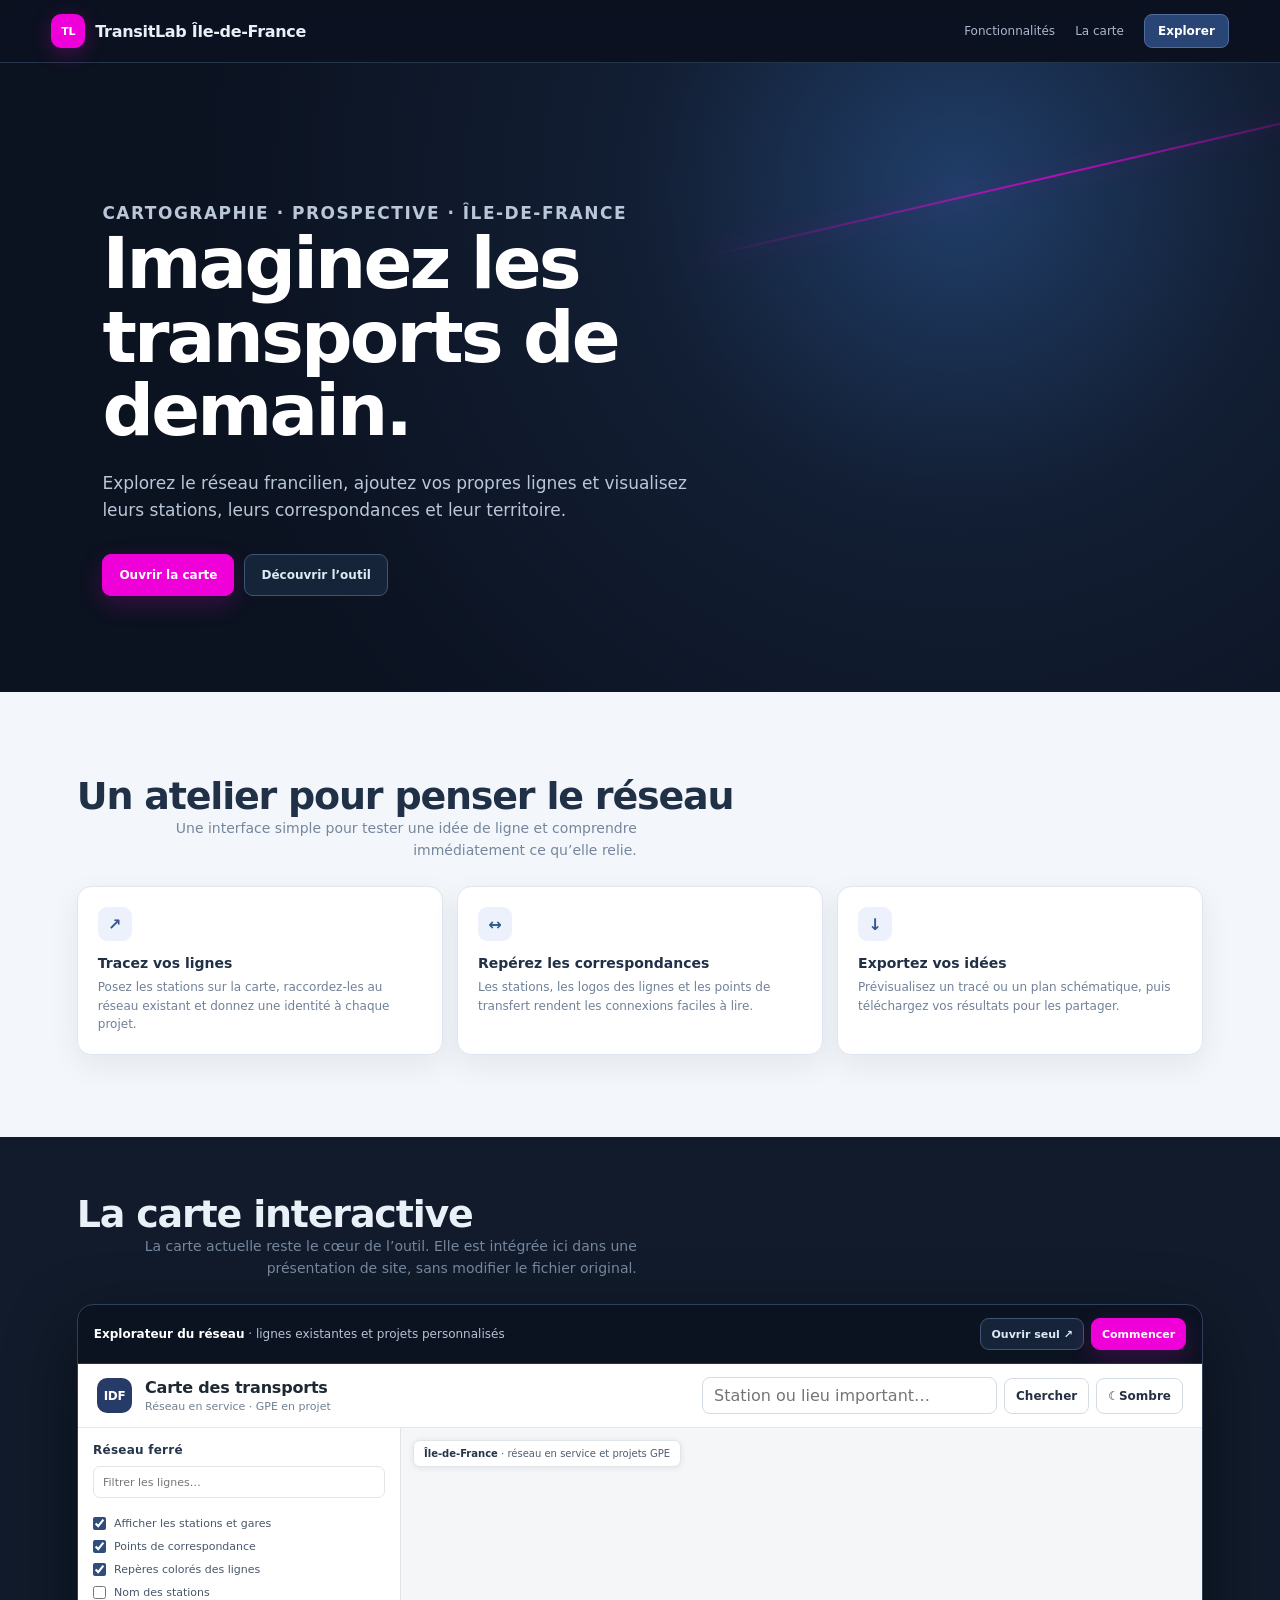
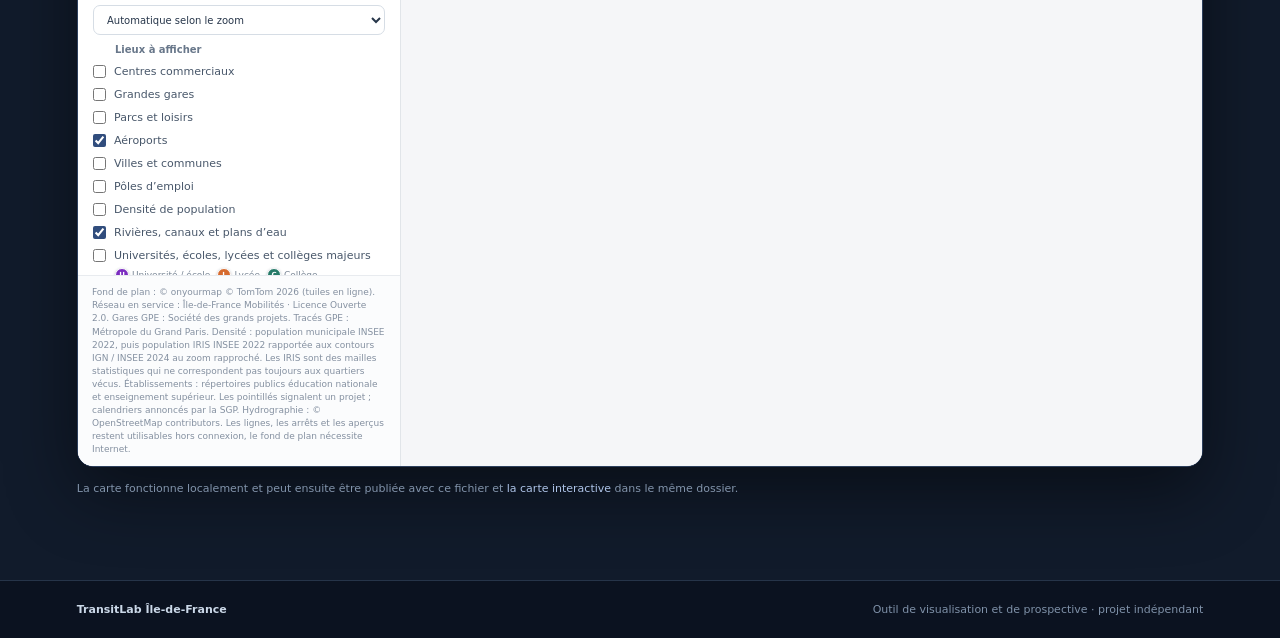
==== commit 15a29ee8: "Fond de plan onyourmap/TomTom, embranchements et aperçu enrichi - remplace le fond IGN par les tuile" ====
--- a/index.html
+++ b/index.html
@@ -91,10 +91,10 @@
     <section class="section map-section" id="carte">
       <div class="section-head"><div><h2>La carte interactive</h2><p class="section-intro">La carte actuelle reste le cœur de l’outil. Elle est intégrée ici dans une présentation de site, sans modifier le fichier original.</p></div></div>
       <div class="map-shell">
-        <div class="map-toolbar"><span><strong>Explorateur du réseau</strong> · lignes existantes et projets personnalisés</span><div class="map-toolbar-actions"><a class="button" href="carte-interactive-ile-de-france.html?v=idf-custom-transport-20261026" target="_blank" rel="noopener">Ouvrir seul ↗</a><a class="button primary" href="carte-interactive-ile-de-france.html?v=idf-custom-transport-20261026#map">Commencer</a></div></div>
-        <iframe class="map-frame" src="carte-interactive-ile-de-france.html?v=idf-custom-transport-20261026" title="Carte interactive des transports en Île-de-France" loading="lazy" decoding="async"></iframe>
+        <div class="map-toolbar"><span><strong>Explorateur du réseau</strong> · lignes existantes et projets personnalisés</span><div class="map-toolbar-actions"><a class="button" href="carte-interactive-ile-de-france.html?v=idf-custom-transport-20261026-trace-20261029-b11" target="_blank" rel="noopener">Ouvrir seul ↗</a><a class="button primary" href="carte-interactive-ile-de-france.html?v=idf-custom-transport-20261026-trace-20261029-b11#map">Commencer</a></div></div>
+        <iframe class="map-frame" src="carte-interactive-ile-de-france.html?v=idf-custom-transport-20261026-trace-20261029-b11" title="Carte interactive des transports en Île-de-France" loading="lazy" decoding="async"></iframe>
       </div>
-      <p class="site-note">La carte fonctionne localement et peut ensuite être publiée avec ce fichier et <a href="carte-interactive-ile-de-france.html?v=idf-custom-transport-20261026">la carte interactive</a> dans le même dossier.</p>
+      <p class="site-note">La carte fonctionne localement et peut ensuite être publiée avec ce fichier et <a href="carte-interactive-ile-de-france.html?v=idf-custom-transport-20261026-trace-20261029-b11">la carte interactive</a> dans le même dossier.</p>
     </section>
   </main>
 
